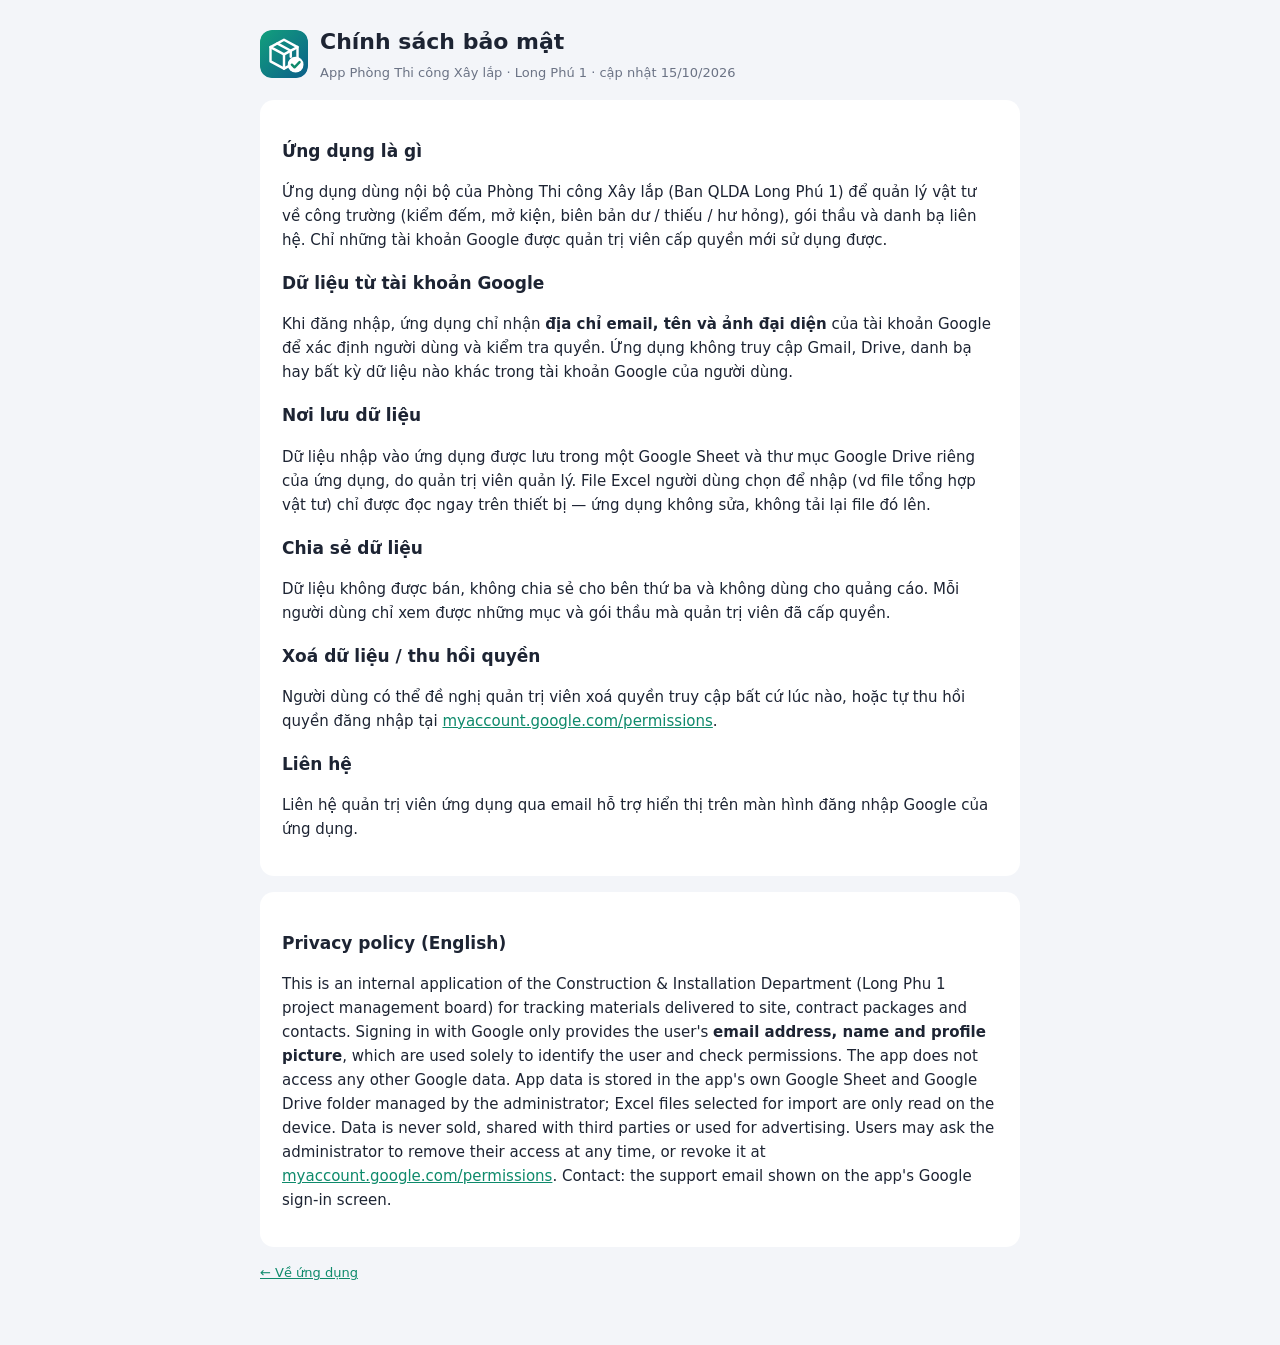
==== privacy.html @ c278d3eb "App Phòng TCXL 0.4.0: vật tư 3 phase, nhập theo biên bản, mẫu Excel, đồng bộ file Total 28 cột Co-Au" ====
<!doctype html>
<html lang="vi">
<head>
<meta charset="utf-8">
<meta name="viewport" content="width=device-width, initial-scale=1">
<title>Chính sách bảo mật · Phòng TCXL · LP1</title>
<link rel="icon" href="icons/icon.svg" type="image/svg+xml">
<style>
  :root { --bg: #f3f5f9; --card: #fff; --text: #1d2433; --muted: #6b7385; --pri: #0e8a6b; }
  @media (prefers-color-scheme: dark) { :root { --bg: #0f131a; --card: #19202b; --text: #e6e9f0; --muted: #97a0b2; --pri: #3cc4a0; } }
  body { margin: 0; background: var(--bg); color: var(--text); font: 15px/1.6 system-ui, -apple-system, "Segoe UI", Roboto, sans-serif; }
  main { max-width: 760px; margin: 0 auto; padding: 24px 16px 48px; }
  .card { background: var(--card); border-radius: 14px; padding: 20px 22px; margin-bottom: 16px; }
  h1 { font-size: 22px; margin: 0 0 4px; } h2 { font-size: 17px; margin: 18px 0 6px; }
  .muted { color: var(--muted); font-size: 13px; } a { color: var(--pri); }
  header { display: flex; gap: 12px; align-items: center; margin-bottom: 16px; }
  header img { border-radius: 12px; }
</style>
</head>
<body>
<main>
  <header><img src="icons/icon.svg" width="48" height="48" alt=""><div><h1>Chính sách bảo mật</h1><div class="muted">App Phòng Thi công Xây lắp · Long Phú 1 · cập nhật 15/10/2026</div></div></header>

  <section class="card">
    <h2>Ứng dụng là gì</h2>
    <p>Ứng dụng dùng nội bộ của Phòng Thi công Xây lắp (Ban QLDA Long Phú 1) để quản lý vật tư về công trường
      (kiểm đếm, mở kiện, biên bản dư / thiếu / hư hỏng), gói thầu và danh bạ liên hệ.
      Chỉ những tài khoản Google được quản trị viên cấp quyền mới sử dụng được.</p>
    <h2>Dữ liệu từ tài khoản Google</h2>
    <p>Khi đăng nhập, ứng dụng chỉ nhận <b>địa chỉ email, tên và ảnh đại diện</b> của tài khoản Google để xác định người dùng và kiểm tra quyền.
      Ứng dụng không truy cập Gmail, Drive, danh bạ hay bất kỳ dữ liệu nào khác trong tài khoản Google của người dùng.</p>
    <h2>Nơi lưu dữ liệu</h2>
    <p>Dữ liệu nhập vào ứng dụng được lưu trong một Google Sheet và thư mục Google Drive riêng của ứng dụng, do quản trị viên quản lý.
      File Excel người dùng chọn để nhập (vd file tổng hợp vật tư) chỉ được đọc ngay trên thiết bị — ứng dụng không sửa, không tải lại file đó lên.</p>
    <h2>Chia sẻ dữ liệu</h2>
    <p>Dữ liệu không được bán, không chia sẻ cho bên thứ ba và không dùng cho quảng cáo.
      Mỗi người dùng chỉ xem được những mục và gói thầu mà quản trị viên đã cấp quyền.</p>
    <h2>Xoá dữ liệu / thu hồi quyền</h2>
    <p>Người dùng có thể đề nghị quản trị viên xoá quyền truy cập bất cứ lúc nào, hoặc tự thu hồi quyền đăng nhập tại
      <a href="https://myaccount.google.com/permissions" rel="noopener">myaccount.google.com/permissions</a>.</p>
    <h2>Liên hệ</h2>
    <p>Liên hệ quản trị viên ứng dụng qua email hỗ trợ hiển thị trên màn hình đăng nhập Google của ứng dụng.</p>
  </section>

  <section class="card">
    <h2>Privacy policy (English)</h2>
    <p>This is an internal application of the Construction &amp; Installation Department (Long Phu 1 project management board) for tracking
      materials delivered to site, contract packages and contacts. Signing in with Google only provides the user's <b>email address, name and profile picture</b>,
      which are used solely to identify the user and check permissions. The app does not access any other Google data.
      App data is stored in the app's own Google Sheet and Google Drive folder managed by the administrator; Excel files selected for import are only read on the device.
      Data is never sold, shared with third parties or used for advertising. Users may ask the administrator to remove their access at any time,
      or revoke it at <a href="https://myaccount.google.com/permissions" rel="noopener">myaccount.google.com/permissions</a>.
      Contact: the support email shown on the app's Google sign-in screen.</p>
  </section>
  <p class="muted"><a href="./">← Về ứng dụng</a></p>
</main>
</body>
</html>
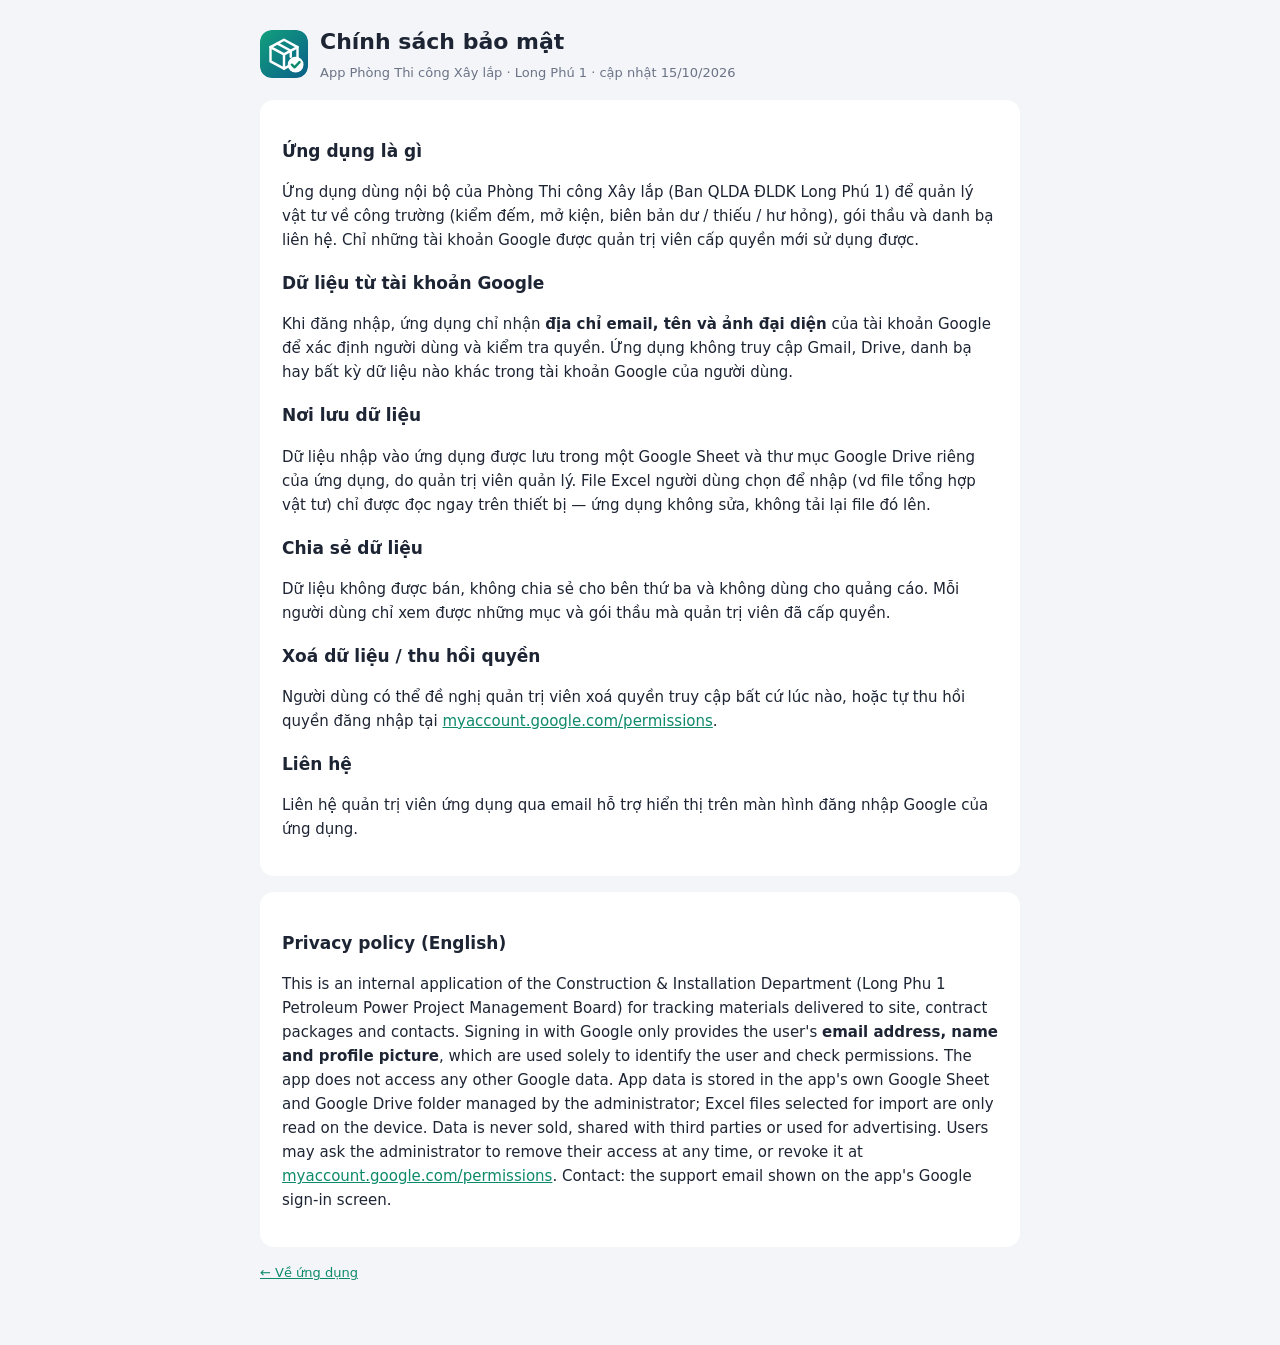
==== commit 12f05e81: "0.4.2: chân trang — Ban QLDA ĐLDK Long Phú 1, thêm người thiết kế - Đổi tên đơn vị: "Ban QLDA ĐLDK L" ====
--- a/privacy.html
+++ b/privacy.html
@@ -23,7 +23,7 @@
 
   <section class="card">
     <h2>Ứng dụng là gì</h2>
-    <p>Ứng dụng dùng nội bộ của Phòng Thi công Xây lắp (Ban QLDA Long Phú 1) để quản lý vật tư về công trường
+    <p>Ứng dụng dùng nội bộ của Phòng Thi công Xây lắp (Ban QLDA ĐLDK Long Phú 1) để quản lý vật tư về công trường
       (kiểm đếm, mở kiện, biên bản dư / thiếu / hư hỏng), gói thầu và danh bạ liên hệ.
       Chỉ những tài khoản Google được quản trị viên cấp quyền mới sử dụng được.</p>
     <h2>Dữ liệu từ tài khoản Google</h2>
@@ -44,7 +44,7 @@
 
   <section class="card">
     <h2>Privacy policy (English)</h2>
-    <p>This is an internal application of the Construction &amp; Installation Department (Long Phu 1 project management board) for tracking
+    <p>This is an internal application of the Construction &amp; Installation Department (Long Phu 1 Petroleum Power Project Management Board) for tracking
       materials delivered to site, contract packages and contacts. Signing in with Google only provides the user's <b>email address, name and profile picture</b>,
       which are used solely to identify the user and check permissions. The app does not access any other Google data.
       App data is stored in the app's own Google Sheet and Google Drive folder managed by the administrator; Excel files selected for import are only read on the device.
